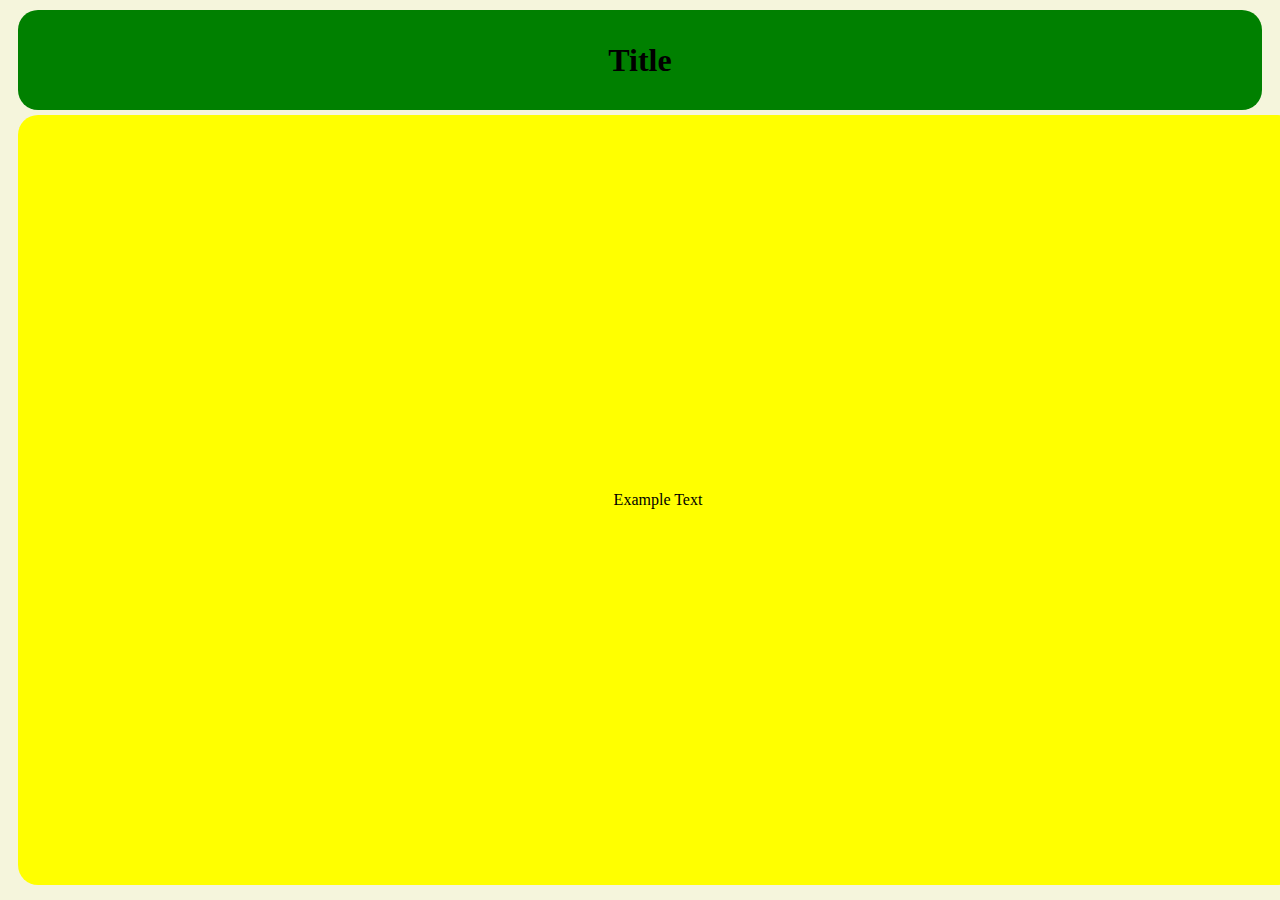
==== index.html @ 1eb3fa2d "Base" ====
<!DOCTYPE html>
<html lang="en">

<head>
    <meta charset="UTF-8">
    <meta name="viewport" content="width=device-width, initial-scale=1.0">
    <title>Document</title>
    <link rel="stylesheet" href="styles.css">
</head>

<body>
    <navbar>
        <div id="navbar">
        <h1>
            Title
        </h1>
        </div>
    </navbar>
    <div id="content">
        Example Text
    </div>
</body>
</html>
---- styles.css ----
body {
    background-color: beige;
}

#navbar {
    background-color: green;
    min-height: 100px;
    text-align: center;
    align-content: center;
    border-radius: 20px;
    margin: 10px 10px 5px 10px;
}

#content {
    margin: 5px 10px 10px 10px;
    width: 100vw;
    background-color: yellow;
    height: calc(100vh - 115px - 15px); /* Viewport - navbar height - all margins */
    border-radius: 20px;
    align-content: center;
    text-align: center;
}
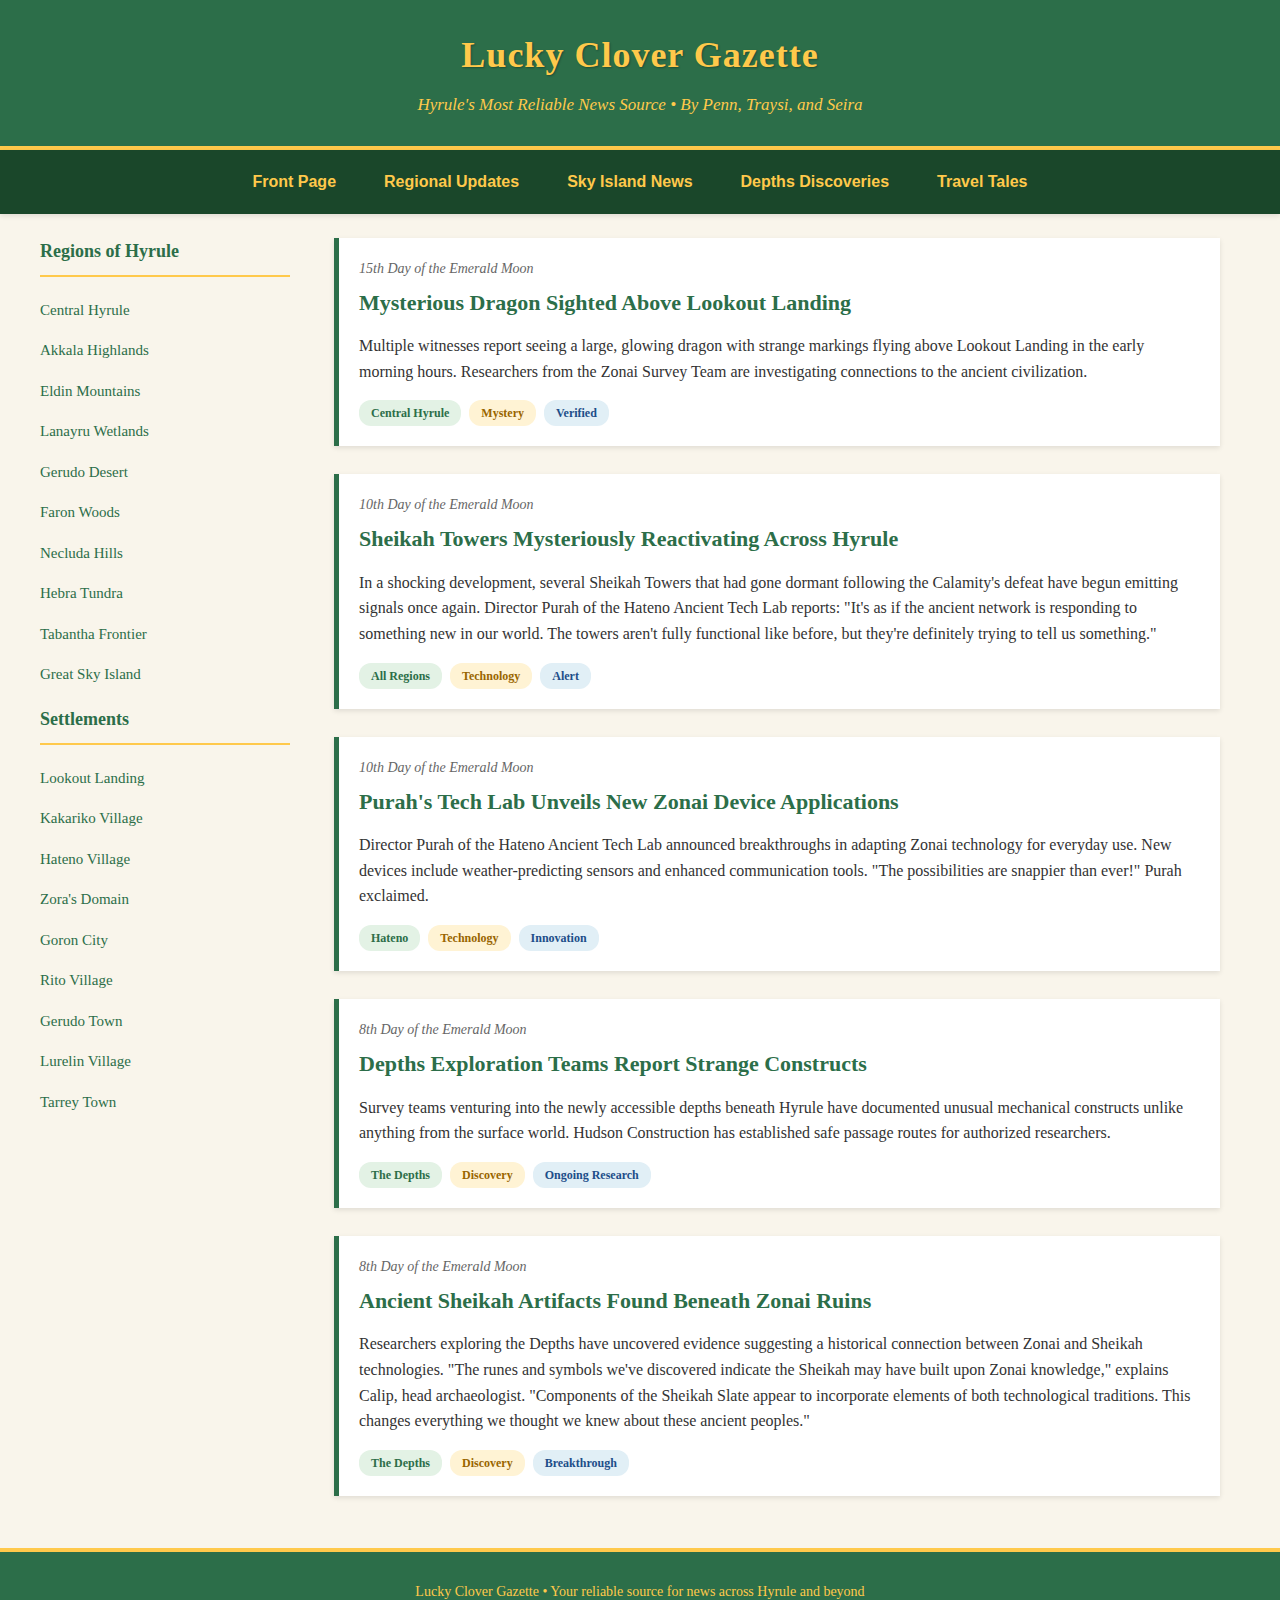
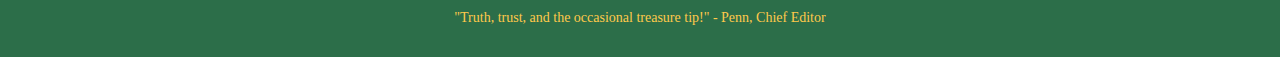
==== commit cd6894d7: "finally found a theme" ====
--- a/index.html
+++ b/index.html
@@ -1,23 +1,121 @@
 <!DOCTYPE html>
 <html lang="en">
-
 <head>
     <meta charset="UTF-8">
     <meta name="viewport" content="width=device-width, initial-scale=1.0">
-    <title>Document</title>
+    <title>Lucky Clover Gazette - Hyrule's Finest News</title>
     <link rel="stylesheet" href="styles.css">
 </head>
-
 <body>
-    <navbar>
-        <div id="navbar">
-        <h1>
-            Title
-        </h1>
-        </div>
-    </navbar>
-    <div id="content">
-        Example Text
+    <header>
+        <h1>Lucky Clover Gazette</h1>
+        <p>Hyrule's Most Reliable News Source • By Penn, Traysi, and Seira</p>
+    </header>
+    
+    <nav>
+        <ul>
+            <li><a href="#">Front Page</a></li>
+            <li><a href="#">Regional Updates</a></li>
+            <li><a href="#">Sky Island News</a></li>
+            <li><a href="#">Depths Discoveries</a></li>
+            <li><a href="#">Travel Tales</a></li>
+        </ul>
+    </nav>
+    
+    <div class="container">
+        <aside class="sidebar">
+            <h3>Regions of Hyrule</h3>
+            <ul>
+                <li><a href="#">Central Hyrule</a></li>
+                <li><a href="#">Akkala Highlands</a></li>
+                <li><a href="#">Eldin Mountains</a></li>
+                <li><a href="#">Lanayru Wetlands</a></li>
+                <li><a href="#">Gerudo Desert</a></li>
+                <li><a href="#">Faron Woods</a></li>
+                <li><a href="#">Necluda Hills</a></li>
+                <li><a href="#">Hebra Tundra</a></li>
+                <li><a href="#">Tabantha Frontier</a></li>
+                <li><a href="#">Great Sky Island</a></li>
+            </ul>
+            
+            <h3>Settlements</h3>
+            <ul>
+                <li><a href="#">Lookout Landing</a></li>
+                <li><a href="#">Kakariko Village</a></li>
+                <li><a href="#">Hateno Village</a></li>
+                <li><a href="#">Zora's Domain</a></li>
+                <li><a href="#">Goron City</a></li>
+                <li><a href="#">Rito Village</a></li>
+                <li><a href="#">Gerudo Town</a></li>
+                <li><a href="#">Lurelin Village</a></li>
+                <li><a href="#">Tarrey Town</a></li>
+            </ul>
+        </aside>
+        
+        <main class="main-content">
+            <article class="news-item">
+                <div class="news-date">15th Day of the Emerald Moon</div>
+                <h2 class="news-title">Mysterious Dragon Sighted Above Lookout Landing</h2>
+                <p class="news-description">Multiple witnesses report seeing a large, glowing dragon with strange markings flying above Lookout Landing in the early morning hours. Researchers from the Zonai Survey Team are investigating connections to the ancient civilization.</p>
+                <div class="news-tags">
+                    <span class="location">Central Hyrule</span>
+                    <span class="type">Mystery</span>
+                    <span class="severity">Verified</span>
+                </div>
+            </article>
+            
+            <article class="news-item">
+                <div class="news-date">10th Day of the Emerald Moon</div>
+                <h2 class="news-title">Sheikah Towers Mysteriously Reactivating Across Hyrule</h2>
+                <p class="news-description">In a shocking development, several Sheikah Towers that had gone dormant following the Calamity's defeat have begun emitting signals once again. Director Purah of the Hateno Ancient Tech Lab reports: "It's as if the ancient network is responding to something new in our world. The towers aren't fully functional like before, but they're definitely trying to tell us something."</p>
+                <div class="news-tags">
+                    <span class="location">All Regions</span>
+                    <span class="type">Technology</span>
+                    <span class="severity">Alert</span>
+                </div>
+            </article>
+            
+            <article class="news-item">
+                <div class="news-date">10th Day of the Emerald Moon</div>
+                <h2 class="news-title">Purah's Tech Lab Unveils New Zonai Device Applications</h2>
+                <p class="news-description">Director Purah of the Hateno Ancient Tech Lab announced breakthroughs in adapting Zonai technology for everyday use. New devices include weather-predicting sensors and enhanced communication tools. "The possibilities are snappier than ever!" Purah exclaimed.</p>
+                <div class="news-tags">
+                    <span class="location">Hateno</span>
+                    <span class="type">Technology</span>
+                    <span class="severity">Innovation</span>
+                </div>
+            </article>
+            
+            <article class="news-item">
+                <div class="news-date">8th Day of the Emerald Moon</div>
+                <h2 class="news-title">Depths Exploration Teams Report Strange Constructs</h2>
+                <p class="news-description">Survey teams venturing into the newly accessible depths beneath Hyrule have documented unusual mechanical constructs unlike anything from the surface world. Hudson Construction has established safe passage routes for authorized researchers.</p>
+                <div class="news-tags">
+                    <span class="location">The Depths</span>
+                    <span class="type">Discovery</span>
+                    <span class="severity">Ongoing Research</span>
+                </div>
+            </article>
+            
+            <article class="news-item">
+                <div class="news-date">8th Day of the Emerald Moon</div>
+                <h2 class="news-title">Ancient Sheikah Artifacts Found Beneath Zonai Ruins</h2>
+                <p class="news-description">Researchers exploring the Depths have uncovered evidence suggesting a historical connection between Zonai and Sheikah technologies. "The runes and symbols we've discovered indicate the Sheikah may have built upon Zonai knowledge," explains Calip, head archaeologist. "Components of the Sheikah Slate appear to incorporate elements of both technological traditions. This changes everything we thought we knew about these ancient peoples."</p>
+                <div class="news-tags">
+                    <span class="location">The Depths</span>
+                    <span class="type">Discovery</span>
+                    <span class="severity">Breakthrough</span>
+                </div>
+            </article>
+            
+                </div>
+            </article>
+        </main>
     </div>
+    
+    <footer>
+        <p>Lucky Clover Gazette • Your reliable source for news across Hyrule and beyond</p>
+        <p>"Truth, trust, and the occasional treasure tip!" - Penn, Chief Editor</p>
+    </footer>
 </body>
 </html>--- a/styles.css
+++ b/styles.css
@@ -1,22 +1,220 @@
+/* Base Styles */
 body {
-    background-color: beige;
-}
-
-#navbar {
-    background-color: green;
-    min-height: 100px;
+    font-family: 'Palatino Linotype', 'Book Antiqua', Palatino, serif;
+    margin: 0;
+    padding: 0;
+    line-height: 1.5;
+    background-color: #f9f5eb;
+    color: #333;
+    font-size: 16px;
+}
+
+/* Header */
+header {
+    padding: 28px 20px;
     text-align: center;
-    align-content: center;
-    border-radius: 20px;
-    margin: 10px 10px 5px 10px;
-}
-
-#content {
-    margin: 5px 10px 10px 10px;
-    width: 100vw;
-    background-color: yellow;
-    height: calc(100vh - 115px - 15px); /* Viewport - navbar height - all margins */
-    border-radius: 20px;
-    align-content: center;
+    background: #2c6e49;
+    color: #ffc94b;
+    border-bottom: 4px solid #ffc94b;
+    box-shadow: 0 3px 10px rgba(0,0,0,0.2);
+}
+
+header h1 {
+    font-family: 'Times New Roman', Times, serif;
+    margin: 0;
+    font-size: 36px;
+    font-weight: bold;
+    letter-spacing: 1px;
+    text-shadow: 1px 1px 2px rgba(0,0,0,0.3);
+}
+
+header p {
+    font-style: italic;
+    margin: 10px 0 0;
+    font-size: 17px;
+}
+
+/* Navigation */
+nav {
+    padding: 8px 0;
+    background: #1a472a;
+    box-shadow: 0 2px 5px rgba(0,0,0,0.1);
+}
+
+nav ul {
+    display: flex;
+    overflow-x: auto;
+    scrollbar-width: none;
+    list-style: none;
+    padding: 8px 16px;
+    margin: 0;
+    gap: 16px;
+}
+
+nav ul::-webkit-scrollbar {
+    display: none;
+}
+
+nav li {
+    flex: 0 0 auto;
+    white-space: nowrap;
+}
+
+nav a {
+    font-family: 'Trebuchet MS', 'Lucida Sans Unicode', sans-serif;
+    color: #ffc94b;
+    text-decoration: none;
+    padding: 6px 14px;
+    font-size: 15px;
+    font-weight: 600;
+    border-radius: 3px;
+    transition: background-color 0.2s;
+}
+
+nav a:hover {
+    background-color: rgba(255, 201, 75, 0.2);
+}
+
+/* Mobile Layout - Sidebar Hidden */
+.sidebar {
+    display: none; /* Hide sidebar completely on mobile */
+}
+
+.main-content {
+    padding: 16px;
+}
+
+/* News Items */
+.news-item {
+    margin-bottom: 28px;
+    padding: 20px;
+    background: white;
+    border-left: 5px solid #2c6e49;
+    box-shadow: 0 2px 5px rgba(0,0,0,0.1);
+}
+
+.news-date {
+    font-style: italic;
+    color: #666;
+    font-size: 14px;
+    margin-bottom: 5px;
+}
+
+.news-title {
+    font-family: 'Georgia', serif;
+    color: #2c6e49;
+    margin: 10px 0;
+    font-size: 22px;
+    font-weight: bold;
+    line-height: 1.3;
+}
+
+.news-description {
+    margin-bottom: 15px;
+    font-size: 16px;
+    line-height: 1.6;
+}
+
+.news-tags {
+    display: flex;
+    flex-wrap: wrap;
+    gap: 8px;
+    margin-top: 16px;
+}
+
+.news-tags span {
+    padding: 4px 12px;
+    font-size: 12px;
+    border-radius: 12px;
+    font-weight: 600;
+}
+
+.location { background: #e3f2e5; color: #2c6e49; }
+.type { background: #fff3d4; color: #996500; }
+.severity { background: #e1eff6; color: #1d4e89; }
+
+/* Footer */
+footer {
     text-align: center;
+    padding: 24px 16px;
+    background: #2c6e49;
+    color: #ffc94b;
+    border-top: 4px solid #ffc94b;
+    font-size: 14px;
+}
+
+footer p {
+    margin: 5px 0;
+}
+
+/* Desktop View - Sidebar Visible */
+@media (min-width: 768px) {
+    .container {
+        display: flex;
+        max-width: 1200px;
+        margin: 0 auto;
+        padding: 24px;
+    }
+
+    .sidebar {
+        display: block; /* Show sidebar on desktop */
+        width: 250px;
+        padding-right: 24px;
+    }
+
+    .sidebar h3 {
+        font-family: 'Georgia', serif;
+        color: #2c6e49;
+        border-bottom: 2px solid #ffc94b;
+        padding-bottom: 10px;
+        font-size: 18px;
+        margin-top: 0;
+        font-weight: bold;
+    }
+
+    .sidebar ul {
+        list-style: none;
+        padding: 0;
+    }
+
+    .sidebar li {
+        margin-bottom: 10px;
+    }
+
+    .sidebar a {
+        color: #2c6e49;
+        text-decoration: none;
+        display: block;
+        padding: 4px 0;
+        font-size: 15px;
+        transition: transform 0.1s;
+    }
+
+    .sidebar a:hover {
+        transform: translateX(3px);
+        color: #1a472a;
+    }
+
+    .main-content {
+        flex: 1;
+        padding: 0 20px;
+    }
+
+    nav ul {
+        flex-wrap: wrap;
+        justify-content: center;
+        overflow-x: visible;
+        padding: 12px 0;
+    }
+
+    nav a {
+        font-size: 16px;
+        padding: 6px 16px;
+    }
+    
+    .news-item:hover {
+        box-shadow: 0 4px 8px rgba(0,0,0,0.15);
+        transform: translateY(-2px);
+        transition: all 0.2s ease;
+    }
 }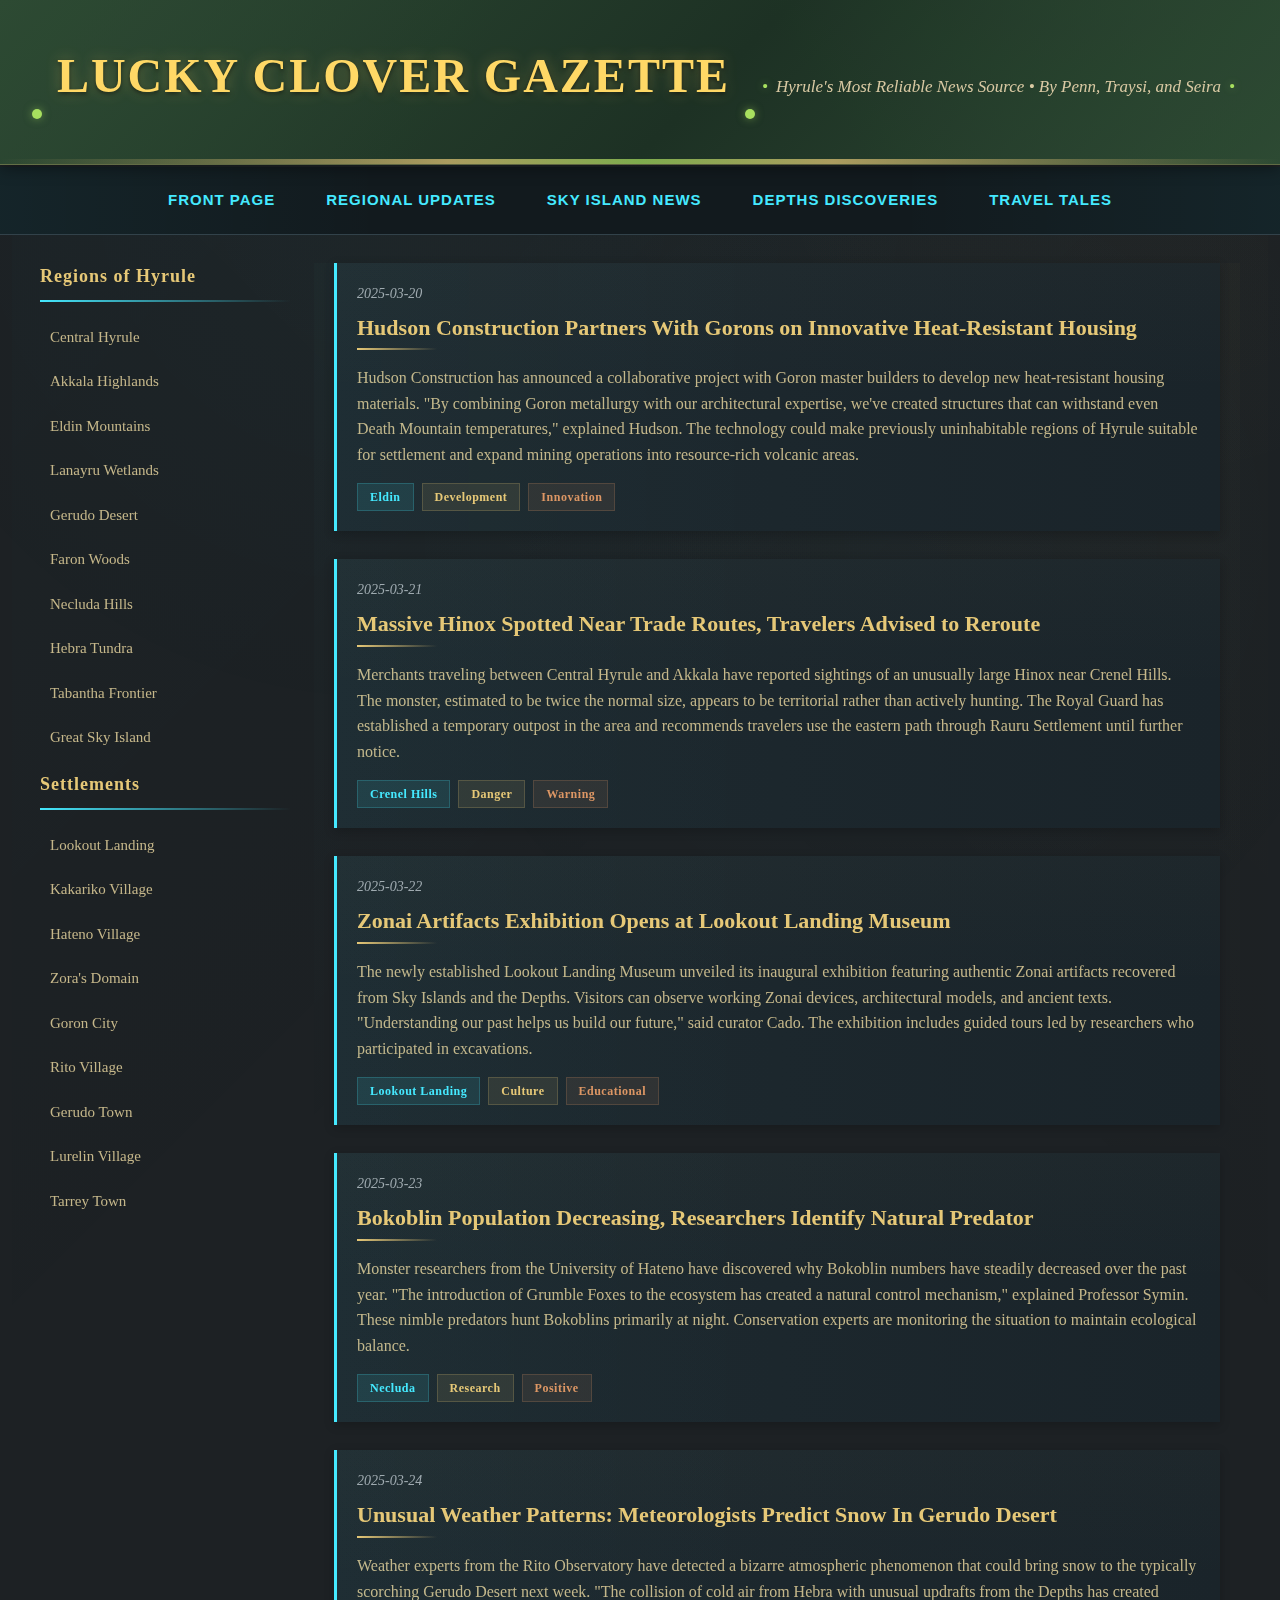
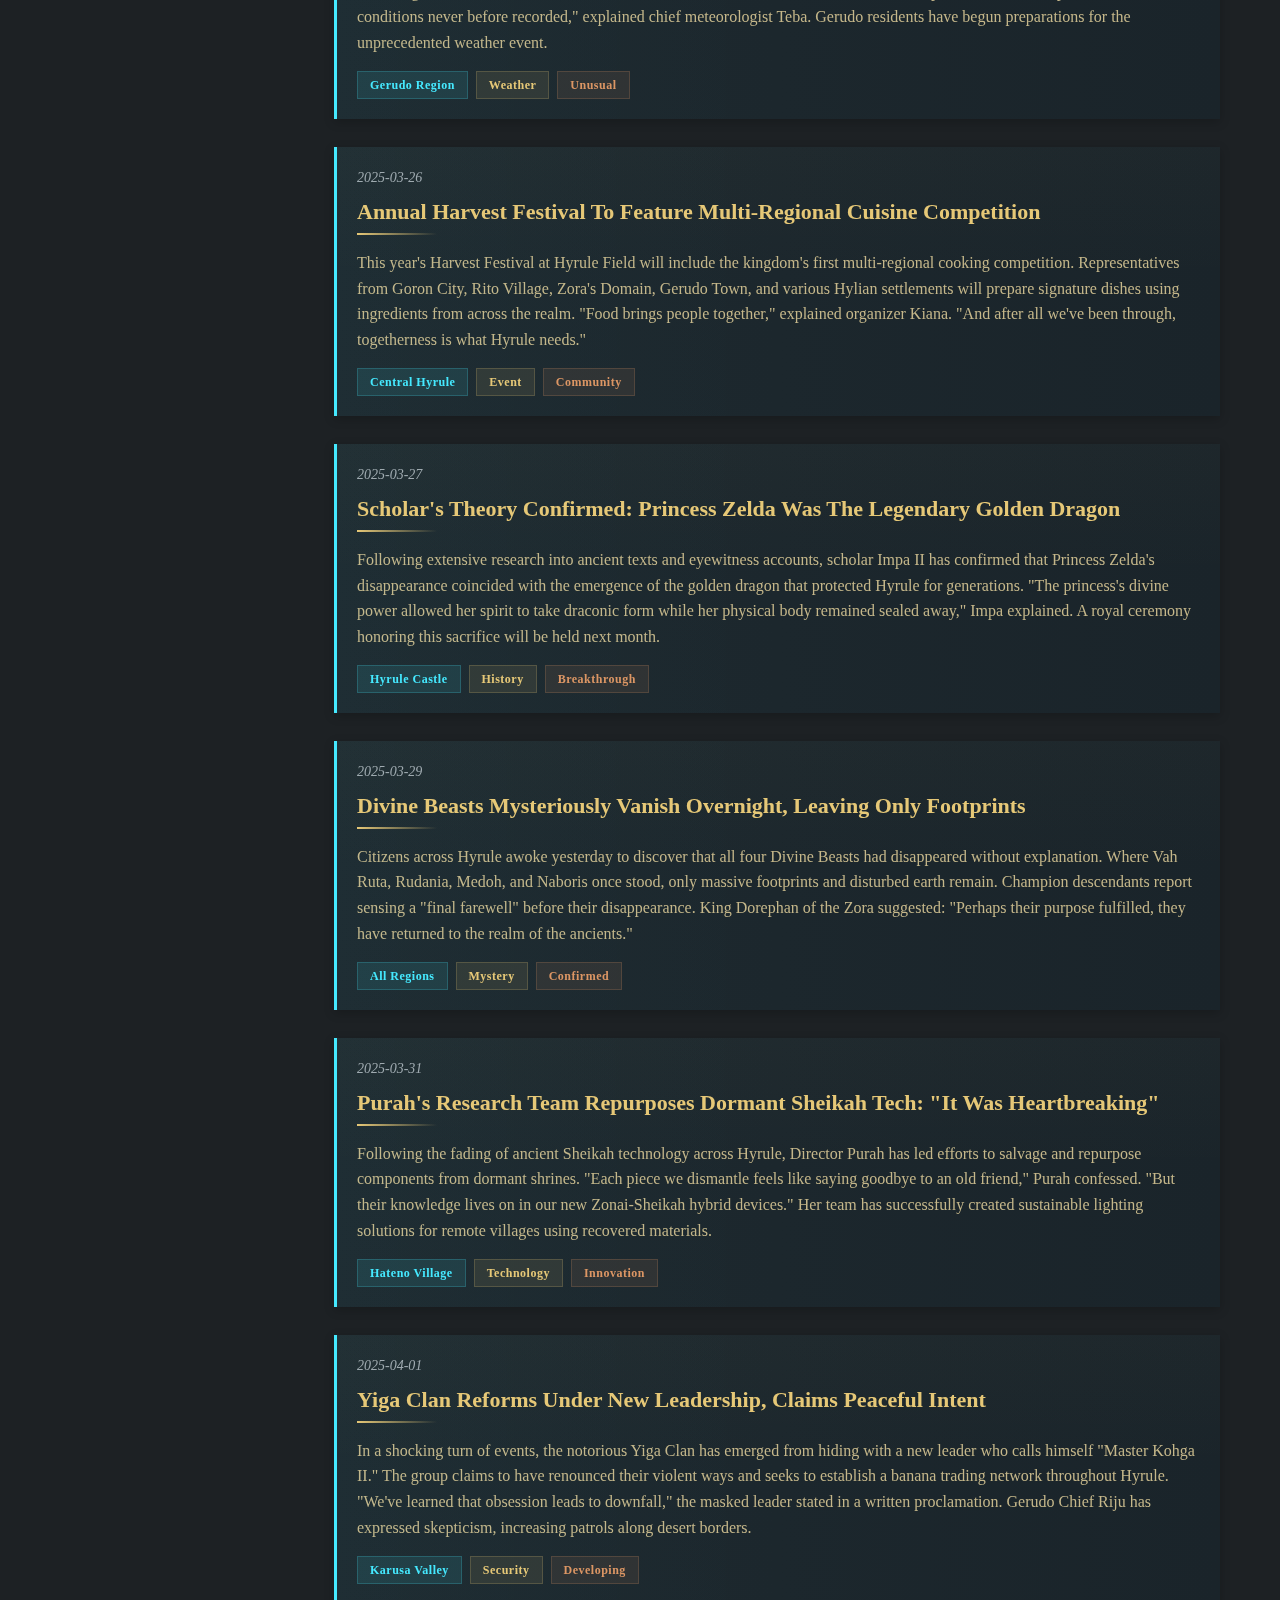
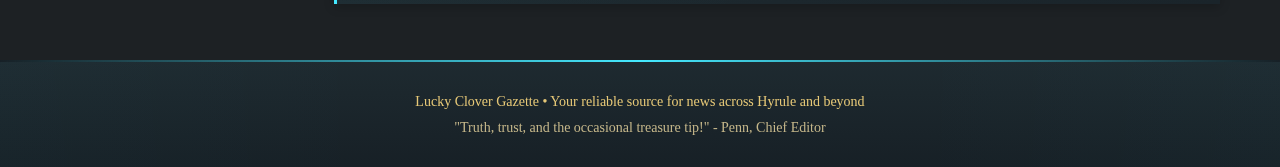
==== commit eb8e159e: "parsed data to a json, javascript to fetch data from it." ====
--- a/index.html
+++ b/index.html
@@ -53,63 +53,7 @@
         </aside>
         
         <main class="main-content">
-            <article class="news-item">
-                <div class="news-date">15th Day of the Emerald Moon</div>
-                <h2 class="news-title">Mysterious Dragon Sighted Above Lookout Landing</h2>
-                <p class="news-description">Multiple witnesses report seeing a large, glowing dragon with strange markings flying above Lookout Landing in the early morning hours. Researchers from the Zonai Survey Team are investigating connections to the ancient civilization.</p>
-                <div class="news-tags">
-                    <span class="location">Central Hyrule</span>
-                    <span class="type">Mystery</span>
-                    <span class="severity">Verified</span>
-                </div>
-            </article>
             
-            <article class="news-item">
-                <div class="news-date">10th Day of the Emerald Moon</div>
-                <h2 class="news-title">Sheikah Towers Mysteriously Reactivating Across Hyrule</h2>
-                <p class="news-description">In a shocking development, several Sheikah Towers that had gone dormant following the Calamity's defeat have begun emitting signals once again. Director Purah of the Hateno Ancient Tech Lab reports: "It's as if the ancient network is responding to something new in our world. The towers aren't fully functional like before, but they're definitely trying to tell us something."</p>
-                <div class="news-tags">
-                    <span class="location">All Regions</span>
-                    <span class="type">Technology</span>
-                    <span class="severity">Alert</span>
-                </div>
-            </article>
-            
-            <article class="news-item">
-                <div class="news-date">10th Day of the Emerald Moon</div>
-                <h2 class="news-title">Purah's Tech Lab Unveils New Zonai Device Applications</h2>
-                <p class="news-description">Director Purah of the Hateno Ancient Tech Lab announced breakthroughs in adapting Zonai technology for everyday use. New devices include weather-predicting sensors and enhanced communication tools. "The possibilities are snappier than ever!" Purah exclaimed.</p>
-                <div class="news-tags">
-                    <span class="location">Hateno</span>
-                    <span class="type">Technology</span>
-                    <span class="severity">Innovation</span>
-                </div>
-            </article>
-            
-            <article class="news-item">
-                <div class="news-date">8th Day of the Emerald Moon</div>
-                <h2 class="news-title">Depths Exploration Teams Report Strange Constructs</h2>
-                <p class="news-description">Survey teams venturing into the newly accessible depths beneath Hyrule have documented unusual mechanical constructs unlike anything from the surface world. Hudson Construction has established safe passage routes for authorized researchers.</p>
-                <div class="news-tags">
-                    <span class="location">The Depths</span>
-                    <span class="type">Discovery</span>
-                    <span class="severity">Ongoing Research</span>
-                </div>
-            </article>
-            
-            <article class="news-item">
-                <div class="news-date">8th Day of the Emerald Moon</div>
-                <h2 class="news-title">Ancient Sheikah Artifacts Found Beneath Zonai Ruins</h2>
-                <p class="news-description">Researchers exploring the Depths have uncovered evidence suggesting a historical connection between Zonai and Sheikah technologies. "The runes and symbols we've discovered indicate the Sheikah may have built upon Zonai knowledge," explains Calip, head archaeologist. "Components of the Sheikah Slate appear to incorporate elements of both technological traditions. This changes everything we thought we knew about these ancient peoples."</p>
-                <div class="news-tags">
-                    <span class="location">The Depths</span>
-                    <span class="type">Discovery</span>
-                    <span class="severity">Breakthrough</span>
-                </div>
-            </article>
-            
-                </div>
-            </article>
         </main>
     </div>
     
@@ -117,5 +61,8 @@
         <p>Lucky Clover Gazette • Your reliable source for news across Hyrule and beyond</p>
         <p>"Truth, trust, and the occasional treasure tip!" - Penn, Chief Editor</p>
     </footer>
+    <script src="script.js" defer>
+
+    </script>
 </body>
 </html>--- a/styles.css
+++ b/styles.css
@@ -1,118 +1,298 @@
+/* Lucky Clover Gazette - BOTW/TOTK Theme */
+
 /* Base Styles */
 body {
     font-family: 'Palatino Linotype', 'Book Antiqua', Palatino, serif;
     margin: 0;
     padding: 0;
     line-height: 1.5;
-    background-color: #f9f5eb;
-    color: #333;
+    background-color: #1d2124;
+    color: #e8d8b7;
     font-size: 16px;
-}
-
-/* Header */
+    position: relative;
+}
+
+body::before {
+    content: "";
+    position: fixed;
+    top: 0;
+    left: 0;
+    width: 100%;
+    height: 100%;
+    background: 
+        radial-gradient(circle at 30% 20%, rgba(69, 233, 255, 0.02) 0%, transparent 50%),
+        radial-gradient(circle at 70% 60%, rgba(69, 233, 255, 0.02) 0%, transparent 50%),
+        radial-gradient(circle at 90% 10%, rgba(230, 200, 119, 0.02) 0%, transparent 30%);
+    pointer-events: none;
+}
+
+/* Header - Natural Hyrule Style with Ancient Accents */
 header {
-    padding: 28px 20px;
+    padding: 32px 20px;
     text-align: center;
-    background: #2c6e49;
-    color: #ffc94b;
-    border-bottom: 4px solid #ffc94b;
-    box-shadow: 0 3px 10px rgba(0,0,0,0.2);
+    background: linear-gradient(to bottom, #2d4a33, #1d3124);
+    color: #e8d3a9;
+    position: relative;
+    overflow: hidden;
+    box-shadow: 0 3px 15px rgba(0, 0, 0, 0.4);
+    z-index: 10;
+    border-bottom: 1px solid rgba(230, 200, 119, 0.3);
+    margin-bottom: 2px;
+}
+
+header::before {
+    content: "";
+    position: absolute;
+    top: 0;
+    left: 0;
+    right: 0;
+    bottom: 0;
+    background: 
+        linear-gradient(120deg, rgba(45, 74, 51, 0.8) 0%, transparent 40%),
+        linear-gradient(240deg, rgba(45, 74, 51, 0.8) 0%, transparent 40%);
+    opacity: 0.6;
+    z-index: -1;
+}
+
+header::after {
+    content: "";
+    position: absolute;
+    bottom: 0;
+    left: 0;
+    width: 100%;
+    height: 4px;
+    background: linear-gradient(90deg, 
+        transparent 0%, 
+        #e6c877 35%, 
+        #a8e05f 50%, 
+        #e6c877 65%, 
+        transparent 100%);
+    opacity: 0.7;
 }
 
 header h1 {
     font-family: 'Times New Roman', Times, serif;
     margin: 0;
-    font-size: 36px;
+    font-size: 42px;
     font-weight: bold;
-    letter-spacing: 1px;
-    text-shadow: 1px 1px 2px rgba(0,0,0,0.3);
+    letter-spacing: 2px;
+    text-transform: uppercase;
+    color: #ffd866;
+    text-shadow: 
+        0 2px 4px rgba(0, 0, 0, 0.5),
+        0 0 15px rgba(255, 216, 102, 0.3);
+    position: relative;
+    display: inline-block;
+    padding: 0 20px 12px;
+}
+
+/* Shamrock/Clover decoration */
+header h1::before, header h1::after {
+    content: "";
+    position: absolute;
+    width: 10px;
+    height: 10px;
+    border-radius: 50%;
+    background: #a8e05f;
+    box-shadow: 0 0 8px rgba(168, 224, 95, 0.5);
+    bottom: 5px;
+}
+
+header h1::before {
+    left: -5px;
+}
+
+header h1::after {
+    right: -5px;
 }
 
 header p {
     font-style: italic;
-    margin: 10px 0 0;
+    margin: 16px 0 0;
     font-size: 17px;
-}
-
-/* Navigation */
+    position: relative;
+    color: #d9c9a3;
+    max-width: 600px;
+    display: inline-block;
+}
+
+header p::before, header p::after {
+    content: "•";
+    color: #a8e05f;
+    display: inline-block;
+    margin: 0 8px;
+    text-shadow: 0 0 8px rgba(168, 224, 95, 0.4);
+}
+
+@media (min-width: 768px) {
+    header {
+        padding: 40px 20px 35px;
+        background: linear-gradient(135deg, #2d4a33 0%, #1d3124 55%, #2d4a33 100%);
+    }
+    
+    header h1 {
+        font-size: 48px;
+        margin-bottom: 5px;
+    }
+    
+    header::after {
+        height: 5px;
+    }
+}
+
+/* Navigation - Style Like Sheikah Slate Tabs */
 nav {
-    padding: 8px 0;
-    background: #1a472a;
-    box-shadow: 0 2px 5px rgba(0,0,0,0.1);
+    padding: 0;
+    background: #121a1e;
+    position: relative;
+    border-bottom: 1px solid #32424a;
+}
+
+nav::before {
+    content: "";
+    position: absolute;
+    top: 0;
+    left: 0;
+    width: 100%;
+    height: 100%;
+    background: linear-gradient(to right, rgba(69, 233, 255, 0.05), transparent 30%, transparent 70%, rgba(69, 233, 255, 0.05));
+    pointer-events: none;
 }
 
 nav ul {
     display: flex;
-    overflow-x: auto;
-    scrollbar-width: none;
+    flex-wrap: wrap;
+    justify-content: center;
     list-style: none;
-    padding: 8px 16px;
+    padding: 5px 10px;
     margin: 0;
-    gap: 16px;
-}
-
-nav ul::-webkit-scrollbar {
-    display: none;
+    gap: 3px;
+    position: relative;
 }
 
 nav li {
-    flex: 0 0 auto;
-    white-space: nowrap;
+    display: inline-block;
+    margin: 2px;
 }
 
 nav a {
     font-family: 'Trebuchet MS', 'Lucida Sans Unicode', sans-serif;
-    color: #ffc94b;
+    color: #45e9ff;
     text-decoration: none;
-    padding: 6px 14px;
-    font-size: 15px;
+    padding: 8px 12px;
+    font-size: 13px;
     font-weight: 600;
-    border-radius: 3px;
-    transition: background-color 0.2s;
+    letter-spacing: 1px;
+    position: relative;
+    display: block;
+    text-transform: uppercase;
+    transition: color 0.3s, background-color 0.3s;
+    border-radius: 2px;
+}
+
+nav a::after {
+    content: "";
+    position: absolute;
+    bottom: 0;
+    left: 0;
+    width: 100%;
+    height: 2px;
+    background-color: #45e9ff;
+    transform: scaleX(0);
+    transition: transform 0.3s;
 }
 
 nav a:hover {
-    background-color: rgba(255, 201, 75, 0.2);
+    color: #65eeff;
+    text-shadow: 0 0 8px rgba(69, 233, 255, 0.3);
+    background-color: rgba(69, 233, 255, 0.05);
+}
+
+nav a:hover::after {
+    transform: scaleX(0.7);
 }
 
 /* Mobile Layout - Sidebar Hidden */
 .sidebar {
-    display: none; /* Hide sidebar completely on mobile */
+    display: none;
 }
 
 .main-content {
-    padding: 16px;
-}
-
-/* News Items */
+    padding: 20px 16px;
+    position: relative;
+}
+
+.main-content::before {
+    content: "";
+    position: absolute;
+    top: 0;
+    left: 0;
+    width: 100%;
+    height: 100%;
+    background: 
+        linear-gradient(135deg, rgba(69, 233, 255, 0.015) 0%, transparent 25%),
+        linear-gradient(225deg, rgba(230, 200, 119, 0.015) 0%, transparent 25%);
+    pointer-events: none;
+}
+
+/* News Items - Stylized Like Quest Entries */
 .news-item {
     margin-bottom: 28px;
     padding: 20px;
-    background: white;
-    border-left: 5px solid #2c6e49;
-    box-shadow: 0 2px 5px rgba(0,0,0,0.1);
+    background: linear-gradient(to right, #1e2a30, #1a242a);
+    border-left: 3px solid #45e9ff;
+    box-shadow: 0 3px 10px rgba(0, 0, 0, 0.2);
+    position: relative;
+    transition: all 0.3s;
+}
+
+.news-item::before {
+    content: "";
+    position: absolute;
+    top: 0;
+    left: 0;
+    width: 100%;
+    height: 100%;
+    background: 
+        linear-gradient(to right, rgba(69, 233, 255, 0.02) 0%, transparent 50%),
+        linear-gradient(to bottom, rgba(230, 200, 119, 0.02) 0%, transparent 50%);
+    pointer-events: none;
 }
 
 .news-date {
     font-style: italic;
-    color: #666;
+    color: #a0a9b0;
     font-size: 14px;
     margin-bottom: 5px;
+    font-family: 'Georgia', serif;
 }
 
 .news-title {
     font-family: 'Georgia', serif;
-    color: #2c6e49;
+    color: #e6c877;
     margin: 10px 0;
     font-size: 22px;
     font-weight: bold;
     line-height: 1.3;
+    position: relative;
+    padding-bottom: 8px;
+}
+
+.news-title::after {
+    content: "";
+    position: absolute;
+    bottom: 0;
+    left: 0;
+    width: 80px;
+    height: 2px;
+    background: linear-gradient(to right, #e6c877, transparent);
 }
 
 .news-description {
-    margin-bottom: 15px;
+    margin: 15px 0;
     font-size: 16px;
     line-height: 1.6;
+    color: #c5b78a;
 }
 
 .news-tags {
@@ -125,26 +305,62 @@
 .news-tags span {
     padding: 4px 12px;
     font-size: 12px;
-    border-radius: 12px;
     font-weight: 600;
-}
-
-.location { background: #e3f2e5; color: #2c6e49; }
-.type { background: #fff3d4; color: #996500; }
-.severity { background: #e1eff6; color: #1d4e89; }
-
-/* Footer */
+    position: relative;
+    overflow: hidden;
+    letter-spacing: 0.5px;
+}
+
+/* Tag styles inspired by BOTW status effects */
+.location { 
+    background: rgba(69, 233, 255, 0.1);
+    color: #45e9ff; 
+    border: 1px solid rgba(69, 233, 255, 0.2);
+}
+
+.type { 
+    background: rgba(230, 200, 119, 0.1);
+    color: #e6c877; 
+    border: 1px solid rgba(230, 200, 119, 0.2);
+}
+
+.severity { 
+    background: rgba(220, 150, 100, 0.1);
+    color: #dc9664; 
+    border: 1px solid rgba(220, 150, 100, 0.2);
+}
+
+/* Footer - Ancient Stone Style */
 footer {
     text-align: center;
     padding: 24px 16px;
-    background: #2c6e49;
-    color: #ffc94b;
-    border-top: 4px solid #ffc94b;
+    background: linear-gradient(to bottom, #1e2a30, #172026);
+    color: #c5b78a;
+    border-top: 2px solid transparent;
+    border-image: linear-gradient(90deg, transparent, #45e9ff, transparent);
+    border-image-slice: 1;
     font-size: 14px;
+    position: relative;
+}
+
+footer::before {
+    content: "";
+    position: absolute;
+    top: 0;
+    left: 0;
+    width: 100%;
+    height: 100%;
+    background: linear-gradient(to right, rgba(69, 233, 255, 0.02) 0%, transparent 30%, transparent 70%, rgba(69, 233, 255, 0.02) 100%);
+    pointer-events: none;
 }
 
 footer p {
     margin: 5px 0;
+    position: relative;
+}
+
+footer p:first-child {
+    color: #e6c877;
 }
 
 /* Desktop View - Sidebar Visible */
@@ -153,23 +369,41 @@
         display: flex;
         max-width: 1200px;
         margin: 0 auto;
-        padding: 24px;
+        padding: 28px;
+        position: relative;
+    }
+
+    .container::before {
+        content: "";
+        position: absolute;
+        top: 0;
+        left: 0;
+        width: 100%;
+        height: 100%;
+        background: 
+            linear-gradient(135deg, rgba(69, 233, 255, 0.01) 0%, transparent 30%),
+            linear-gradient(225deg, rgba(230, 200, 119, 0.01) 0%, transparent 30%);
+        pointer-events: none;
     }
 
     .sidebar {
-        display: block; /* Show sidebar on desktop */
+        display: block;
         width: 250px;
         padding-right: 24px;
+        position: relative;
     }
 
     .sidebar h3 {
         font-family: 'Georgia', serif;
-        color: #2c6e49;
-        border-bottom: 2px solid #ffc94b;
+        color: #e6c877;
+        border-bottom: 2px solid transparent;
+        border-image: linear-gradient(to right, #45e9ff, transparent);
+        border-image-slice: 1;
         padding-bottom: 10px;
         font-size: 18px;
         margin-top: 0;
         font-weight: bold;
+        letter-spacing: 1px;
     }
 
     .sidebar ul {
@@ -182,17 +416,21 @@
     }
 
     .sidebar a {
-        color: #2c6e49;
+        color: #c5b78a;
         text-decoration: none;
         display: block;
-        padding: 4px 0;
+        padding: 6px 8px;
         font-size: 15px;
-        transition: transform 0.1s;
+        transition: all 0.3s;
+        border-left: 2px solid transparent;
+        position: relative;
     }
 
     .sidebar a:hover {
-        transform: translateX(3px);
-        color: #1a472a;
+        color: #45e9ff;
+        border-left: 2px solid #45e9ff;
+        padding-left: 12px;
+        background: rgba(69, 233, 255, 0.05);
     }
 
     .main-content {
@@ -204,17 +442,23 @@
         flex-wrap: wrap;
         justify-content: center;
         overflow-x: visible;
-        padding: 12px 0;
+        padding: 8px 0;
     }
 
     nav a {
-        font-size: 16px;
-        padding: 6px 16px;
+        font-size: 15px;
+        padding: 12px 20px;
+        margin: 0 2px;
     }
     
     .news-item:hover {
-        box-shadow: 0 4px 8px rgba(0,0,0,0.15);
         transform: translateY(-2px);
-        transition: all 0.2s ease;
+        box-shadow: 0 6px 12px rgba(0, 0, 0, 0.3), 
+                    0 0 0 1px rgba(69, 233, 255, 0.1);
+        border-left: 3px solid #65eeff;
+    }
+    
+    .news-item:hover .news-title {
+        text-shadow: 0 0 8px rgba(230, 200, 119, 0.2);
     }
 }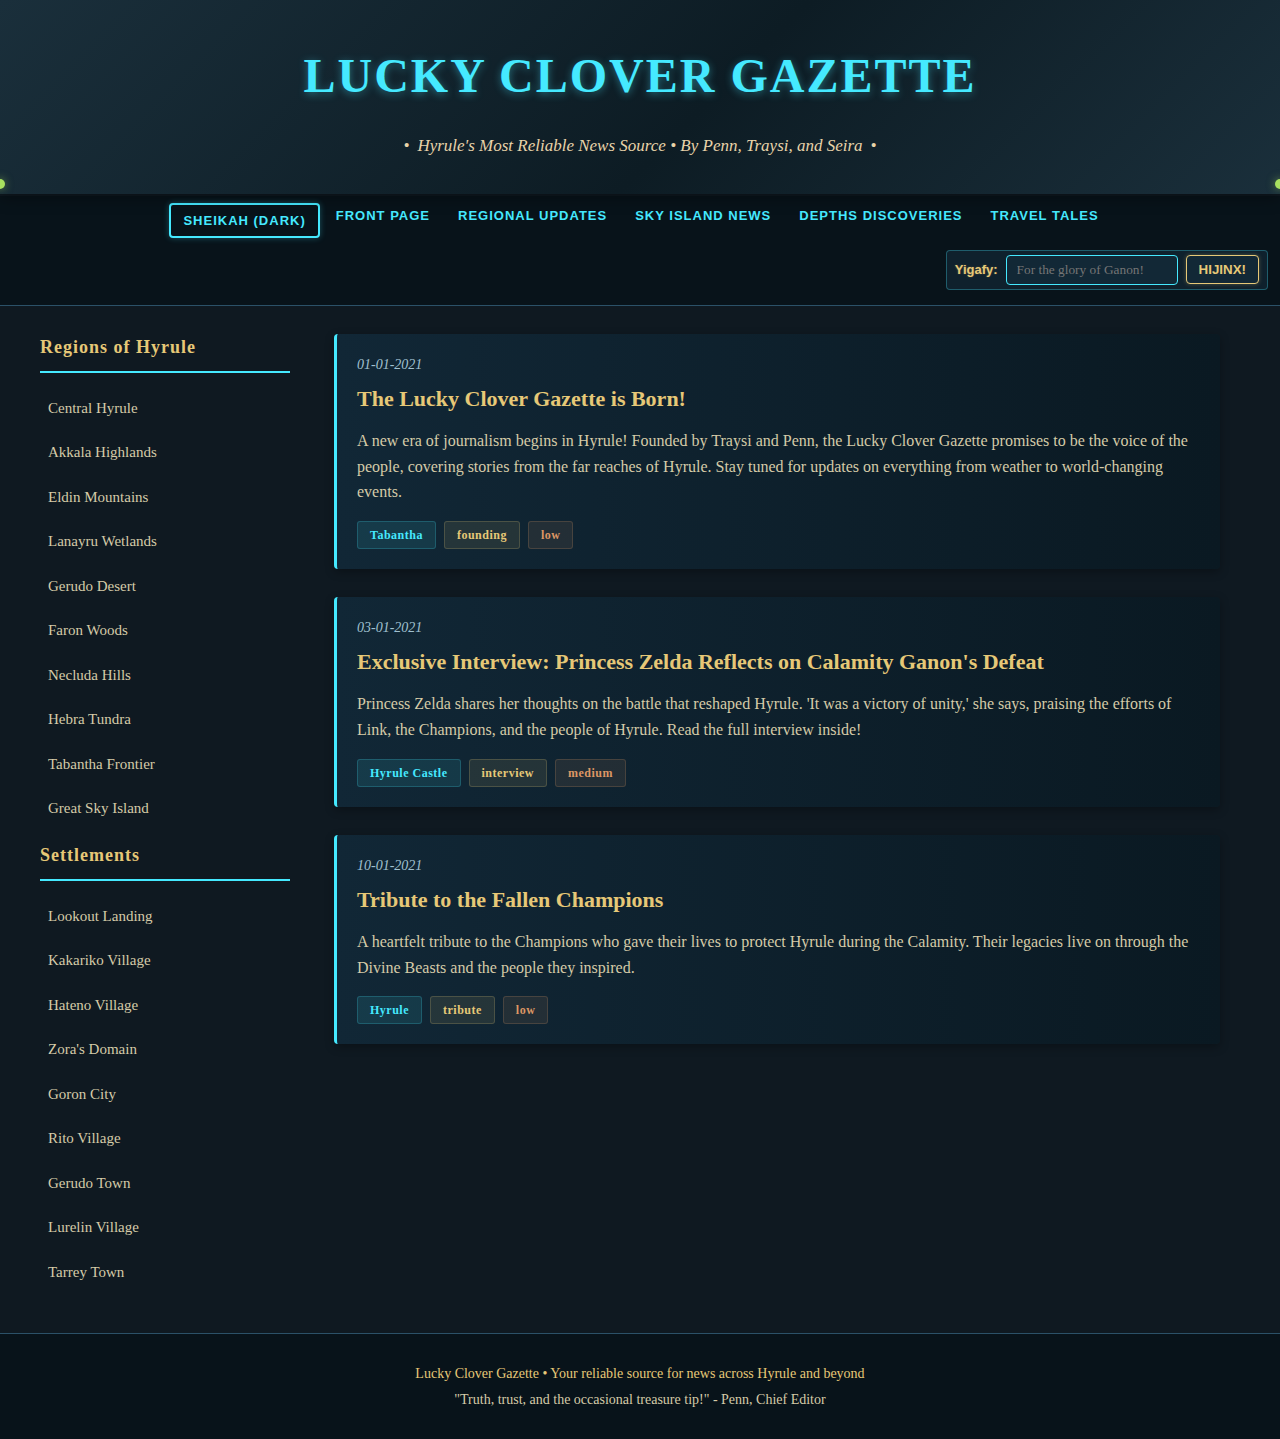
==== commit 5422e196: "multiple changes" ====
--- a/index.html
+++ b/index.html
@@ -1,27 +1,37 @@
 <!DOCTYPE html>
 <html lang="en">
+
 <head>
     <meta charset="UTF-8">
     <meta name="viewport" content="width=device-width, initial-scale=1.0">
     <title>Lucky Clover Gazette - Hyrule's Finest News</title>
     <link rel="stylesheet" href="styles.css">
 </head>
+
 <body>
     <header>
-        <h1>Lucky Clover Gazette</h1>
+        <h1 id="page-title">Lucky Clover Gazette</h1>
         <p>Hyrule's Most Reliable News Source • By Penn, Traysi, and Seira</p>
     </header>
-    
+
     <nav>
         <ul>
+            <li><button id="theme-toggle" class="theme-button">THEME</button></li>
             <li><a href="#">Front Page</a></li>
             <li><a href="#">Regional Updates</a></li>
             <li><a href="#">Sky Island News</a></li>
             <li><a href="#">Depths Discoveries</a></li>
             <li><a href="#">Travel Tales</a></li>
+            <li class="form-container">
+                <form id="changeName">
+                    <span class="form-label">Yigafy:</span>
+                    <input type="text" id="titleInput" placeholder="For the glory of Ganon!" required>
+                    <button type="submit" class="styled-button">Hijinx!</button>
+                </form>
+            </li>
         </ul>
     </nav>
-    
+
     <div class="container">
         <aside class="sidebar">
             <h3>Regions of Hyrule</h3>
@@ -37,7 +47,8 @@
                 <li><a href="#">Tabantha Frontier</a></li>
                 <li><a href="#">Great Sky Island</a></li>
             </ul>
-            
+
+
             <h3>Settlements</h3>
             <ul>
                 <li><a href="#">Lookout Landing</a></li>
@@ -51,12 +62,16 @@
                 <li><a href="#">Tarrey Town</a></li>
             </ul>
         </aside>
-        
+        <main class="travels">
+
+        </main>
         <main class="main-content">
-            
+            <main class="travels">
+
+            </main>
         </main>
     </div>
-    
+
     <footer>
         <p>Lucky Clover Gazette • Your reliable source for news across Hyrule and beyond</p>
         <p>"Truth, trust, and the occasional treasure tip!" - Penn, Chief Editor</p>
@@ -65,4 +80,5 @@
 
     </script>
 </body>
+
 </html>--- a/styles.css
+++ b/styles.css
@@ -6,68 +6,43 @@
     margin: 0;
     padding: 0;
     line-height: 1.5;
-    background-color: #1d2124;
-    color: #e8d8b7;
     font-size: 16px;
-    position: relative;
-}
-
-body::before {
-    content: "";
-    position: fixed;
-    top: 0;
-    left: 0;
-    width: 100%;
-    height: 100%;
-    background: 
-        radial-gradient(circle at 30% 20%, rgba(69, 233, 255, 0.02) 0%, transparent 50%),
-        radial-gradient(circle at 70% 60%, rgba(69, 233, 255, 0.02) 0%, transparent 50%),
-        radial-gradient(circle at 90% 10%, rgba(230, 200, 119, 0.02) 0%, transparent 30%);
-    pointer-events: none;
+    transition: background-color 0.3s, color 0.3s;
+}
+
+/* Dark Theme (Sheikah) */
+body.dark {
+    background-color: #0f1921;
+    color: #e8e0c5;
+}
+
+/* Light Theme (Zonai) */
+body.light {
+    background-color: #f0eadc;
+    color: #3a3426;
 }
 
 /* Header - Natural Hyrule Style with Ancient Accents */
 header {
     padding: 32px 20px;
     text-align: center;
-    background: linear-gradient(to bottom, #2d4a33, #1d3124);
-    color: #e8d3a9;
     position: relative;
     overflow: hidden;
     box-shadow: 0 3px 15px rgba(0, 0, 0, 0.4);
     z-index: 10;
-    border-bottom: 1px solid rgba(230, 200, 119, 0.3);
     margin-bottom: 2px;
 }
 
-header::before {
-    content: "";
-    position: absolute;
-    top: 0;
-    left: 0;
-    right: 0;
-    bottom: 0;
-    background: 
-        linear-gradient(120deg, rgba(45, 74, 51, 0.8) 0%, transparent 40%),
-        linear-gradient(240deg, rgba(45, 74, 51, 0.8) 0%, transparent 40%);
-    opacity: 0.6;
-    z-index: -1;
-}
-
-header::after {
-    content: "";
-    position: absolute;
-    bottom: 0;
-    left: 0;
-    width: 100%;
-    height: 4px;
-    background: linear-gradient(90deg, 
-        transparent 0%, 
-        #e6c877 35%, 
-        #a8e05f 50%, 
-        #e6c877 65%, 
-        transparent 100%);
-    opacity: 0.7;
+/* Header - Dark Theme */
+body.dark header {
+    background: linear-gradient(to bottom, #1a2f3b, #0d1c24);
+    color: #e8d3a9;
+}
+
+/* Header - Light Theme */
+body.light header {
+    background: linear-gradient(to bottom, #d4e8cc, #b8d0ab);
+    color: #3a3426;
 }
 
 header h1 {
@@ -77,13 +52,18 @@
     font-weight: bold;
     letter-spacing: 2px;
     text-transform: uppercase;
-    color: #ffd866;
-    text-shadow: 
-        0 2px 4px rgba(0, 0, 0, 0.5),
-        0 0 15px rgba(255, 216, 102, 0.3);
-    position: relative;
-    display: inline-block;
-    padding: 0 20px 12px;
+}
+
+/* Header Title - Dark Theme */
+body.dark header h1 {
+    color: #45e9ff;
+    text-shadow: 0 2px 8px rgba(69, 233, 255, 0.4);
+}
+
+/* Header Title - Light Theme */
+body.light header h1 {
+    color: #356c3a;
+    text-shadow: 0 2px 4px rgba(53, 108, 58, 0.3);
 }
 
 /* Shamrock/Clover decoration */
@@ -111,63 +91,60 @@
     margin: 16px 0 0;
     font-size: 17px;
     position: relative;
-    color: #d9c9a3;
     max-width: 600px;
     display: inline-block;
 }
 
 header p::before, header p::after {
     content: "•";
-    color: #a8e05f;
     display: inline-block;
     margin: 0 8px;
-    text-shadow: 0 0 8px rgba(168, 224, 95, 0.4);
 }
 
 @media (min-width: 768px) {
     header {
         padding: 40px 20px 35px;
-        background: linear-gradient(135deg, #2d4a33 0%, #1d3124 55%, #2d4a33 100%);
+    }
+    
+    body.dark header {
+        background: linear-gradient(135deg, #1a2f3b 0%, #0d1c24 55%, #1a2f3b 100%);
+    }
+    
+    body.light header {
+        background: linear-gradient(135deg, #d4e8cc 0%, #b8d0ab 55%, #d4e8cc 100%);
     }
     
     header h1 {
         font-size: 48px;
         margin-bottom: 5px;
     }
-    
-    header::after {
-        height: 5px;
-    }
 }
 
 /* Navigation - Style Like Sheikah Slate Tabs */
 nav {
     padding: 0;
-    background: #121a1e;
-    position: relative;
-    border-bottom: 1px solid #32424a;
-}
-
-nav::before {
-    content: "";
-    position: absolute;
-    top: 0;
-    left: 0;
-    width: 100%;
-    height: 100%;
-    background: linear-gradient(to right, rgba(69, 233, 255, 0.05), transparent 30%, transparent 70%, rgba(69, 233, 255, 0.05));
-    pointer-events: none;
+    position: relative;
+}
+
+/* Navigation - Dark Theme */
+body.dark nav {
+    background: #08131a;
+    border-bottom: 1px solid #2b5168;
+}
+
+/* Navigation - Light Theme */
+body.light nav {
+    background: #e0dbc5;
+    border-bottom: 1px solid #a6b89b;
 }
 
 nav ul {
+    list-style: none;
+    padding: 5px 10px;
+    margin: 0;
     display: flex;
     flex-wrap: wrap;
     justify-content: center;
-    list-style: none;
-    padding: 5px 10px;
-    margin: 0;
-    gap: 3px;
-    position: relative;
 }
 
 nav li {
@@ -176,40 +153,203 @@
 }
 
 nav a {
-    font-family: 'Trebuchet MS', 'Lucida Sans Unicode', sans-serif;
-    color: #45e9ff;
+    font-family: 'Trebuchet MS', sans-serif;
     text-decoration: none;
     padding: 8px 12px;
     font-size: 13px;
     font-weight: 600;
     letter-spacing: 1px;
-    position: relative;
-    display: block;
     text-transform: uppercase;
-    transition: color 0.3s, background-color 0.3s;
     border-radius: 2px;
-}
-
-nav a::after {
-    content: "";
-    position: absolute;
-    bottom: 0;
-    left: 0;
-    width: 100%;
-    height: 2px;
-    background-color: #45e9ff;
-    transform: scaleX(0);
-    transition: transform 0.3s;
-}
-
-nav a:hover {
-    color: #65eeff;
-    text-shadow: 0 0 8px rgba(69, 233, 255, 0.3);
-    background-color: rgba(69, 233, 255, 0.05);
-}
-
-nav a:hover::after {
-    transform: scaleX(0.7);
+    transition: all 0.3s ease;
+}
+
+/* Navigation Links - Dark Theme */
+body.dark nav a {
+    color: #45e9ff;
+}
+
+body.dark nav a:hover {
+    background: rgba(69, 233, 255, 0.1);
+    box-shadow: 0 0 10px rgba(69, 233, 255, 0.2);
+}
+
+/* Navigation Links - Light Theme */
+body.light nav a {
+    color: #236981;
+}
+
+body.light nav a:hover {
+    background: rgba(35, 105, 129, 0.1);
+    box-shadow: 0 0 10px rgba(35, 105, 129, 0.2);
+}
+
+/* Form Container */
+.form-container {
+    display: flex;
+    align-items: center;
+    padding: 8px 0;
+    margin-left: auto;
+}
+
+#changeName {
+    display: flex;
+    align-items: center;
+    gap: 8px;
+    padding: 4px 8px;
+    border-radius: 4px;
+    transition: all 0.3s ease;
+}
+
+/* Dark Theme (Sheikah) Form */
+body.dark #changeName {
+    background-color: rgba(18, 40, 54, 0.7);
+    border: 1px solid rgba(69, 233, 255, 0.3);
+}
+
+body.dark #changeName:hover {
+    background-color: rgba(18, 40, 54, 0.9);
+    border: 1px solid rgba(69, 233, 255, 0.5);
+}
+
+/* Light Theme (Zonai) Form */
+body.light #changeName {
+    background-color: rgba(220, 232, 205, 0.7);
+    border: 1px solid rgba(53, 108, 58, 0.3);
+}
+
+body.light #changeName:hover {
+    background-color: rgba(220, 232, 205, 0.9);
+    border: 1px solid rgba(53, 108, 58, 0.5);
+}
+
+.form-label {
+    font-family: 'Trebuchet MS', sans-serif;
+    font-size: 13px;
+    font-weight: 600;
+}
+
+/* Form Label - Dark Theme */
+body.dark .form-label {
+    color: #e6c877;
+    text-shadow: 0 0 2px rgba(230, 200, 119, 0.3);
+}
+
+/* Form Label - Light Theme */
+body.light .form-label {
+    color: #356c3a;
+}
+
+#titleInput {
+    padding: 6px 10px;
+    border-radius: 4px;
+    border: 1px solid;
+    font-family: inherit;
+    width: 150px;
+    transition: all 0.3s ease;
+}
+
+/* Input - Dark Theme (Sheikah) */
+body.dark #titleInput {
+    background-color: #122836;
+    color: #e8e0c5;
+    border-color: #45e9ff;
+}
+
+body.dark #titleInput:focus {
+    box-shadow: 0 0 8px rgba(69, 233, 255, 0.5);
+    outline: none;
+    border-color: #45e9ff;
+}
+
+/* Input - Light Theme (Zonai) */
+body.light #titleInput {
+    background-color: #f8f4e6;
+    color: #3a3426;
+    border-color: #356c3a;
+}
+
+body.light #titleInput:focus {
+    box-shadow: 0 0 8px rgba(53, 108, 58, 0.5);
+    outline: none;
+    border-color: #356c3a;
+}
+
+/* Theme Button */
+.theme-button {
+    font-family: 'Trebuchet MS', sans-serif;
+    padding: 8px 12px;
+    border: 2px solid;
+    border-radius: 4px;
+    cursor: pointer;
+    font-size: 13px;
+    font-weight: 600;
+    letter-spacing: 1px;
+    text-transform: uppercase;
+    transition: all 0.3s ease;
+}
+
+/* Theme Button - Dark Theme (Sheikah) */
+body.dark .theme-button {
+    background-color: #08131a;
+    color: #45e9ff;
+    border-color: #45e9ff;
+    box-shadow: 0 0 6px rgba(69, 233, 255, 0.3);
+}
+
+body.dark .theme-button:hover {
+    background-color: #12253a;
+    box-shadow: 0 0 10px rgba(69, 233, 255, 0.5);
+}
+
+/* Theme Button - Light Theme (Zonai) */
+body.light .theme-button {
+    background-color: #e0dbc5;
+    color: #356c3a;
+    border-color: #356c3a;
+    box-shadow: 0 0 6px rgba(53, 108, 58, 0.3);
+}
+
+body.light .theme-button:hover {
+    background-color: #d4e8cc;
+    box-shadow: 0 0 10px rgba(53, 108, 58, 0.5);
+}
+
+.styled-button {
+    padding: 6px 12px;
+    border-radius: 4px;
+    border: 1px solid;
+    font-family: 'Trebuchet MS', sans-serif;
+    font-weight: 600;
+    cursor: pointer;
+    transition: all 0.3s ease;
+    text-transform: uppercase;
+}
+
+/* Form Button - Dark Theme (Sheikah) */
+body.dark .styled-button {
+    background-color: #122836;
+    color: #e6c877;
+    border-color: #e6c877;
+    box-shadow: 0 0 4px rgba(230, 200, 119, 0.3);
+}
+
+body.dark .styled-button:hover {
+    background-color: #1a3a50;
+    box-shadow: 0 0 8px rgba(230, 200, 119, 0.5);
+}
+
+/* Form Button - Light Theme (Zonai) */
+body.light .styled-button {
+    background-color: #d4e8cc;
+    color: #356c3a;
+    border-color: #356c3a;
+    box-shadow: 0 0 4px rgba(53, 108, 58, 0.3);
+}
+
+body.light .styled-button:hover {
+    background-color: #c4d8bc;
+    box-shadow: 0 0 8px rgba(53, 108, 58, 0.5);
 }
 
 /* Mobile Layout - Sidebar Hidden */
@@ -220,81 +360,93 @@
 .main-content {
     padding: 20px 16px;
     position: relative;
-}
-
-.main-content::before {
-    content: "";
-    position: absolute;
-    top: 0;
-    left: 0;
-    width: 100%;
-    height: 100%;
-    background: 
-        linear-gradient(135deg, rgba(69, 233, 255, 0.015) 0%, transparent 25%),
-        linear-gradient(225deg, rgba(230, 200, 119, 0.015) 0%, transparent 25%);
-    pointer-events: none;
 }
 
 /* News Items - Stylized Like Quest Entries */
 .news-item {
     margin-bottom: 28px;
     padding: 20px;
-    background: linear-gradient(to right, #1e2a30, #1a242a);
+    position: relative;
+    border-radius: 4px;
+    transition: all 0.3s ease;
+}
+
+/* News Items - Dark Theme */
+body.dark .news-item {
+    background: linear-gradient(to right, #112736, #0a1922);
     border-left: 3px solid #45e9ff;
-    box-shadow: 0 3px 10px rgba(0, 0, 0, 0.2);
-    position: relative;
-    transition: all 0.3s;
-}
-
-.news-item::before {
-    content: "";
-    position: absolute;
-    top: 0;
-    left: 0;
-    width: 100%;
-    height: 100%;
-    background: 
-        linear-gradient(to right, rgba(69, 233, 255, 0.02) 0%, transparent 50%),
-        linear-gradient(to bottom, rgba(230, 200, 119, 0.02) 0%, transparent 50%);
-    pointer-events: none;
+    box-shadow: 0 3px 10px rgba(0, 0, 0, 0.3);
+}
+
+body.dark .news-item:hover {
+    box-shadow: 0 5px 15px rgba(69, 233, 255, 0.2);
+    transform: translateY(-2px);
+}
+
+/* News Items - Light Theme */
+body.light .news-item {
+    background: linear-gradient(to right, #e8e4d8, #dcd6c0);
+    border-left: 3px solid #2d9ec0;
+    box-shadow: 0 3px 10px rgba(0, 0, 0, 0.1);
+}
+
+body.light .news-item:hover {
+    box-shadow: 0 5px 15px rgba(45, 158, 192, 0.2);
+    transform: translateY(-2px);
 }
 
 .news-date {
     font-style: italic;
-    color: #a0a9b0;
     font-size: 14px;
     margin-bottom: 5px;
     font-family: 'Georgia', serif;
 }
 
+/* News Date - Dark Theme */
+body.dark .news-date {
+    color: #a0c0d0;
+}
+
+/* News Date - Light Theme */
+body.light .news-date {
+    color: #567;
+}
+
 .news-title {
     font-family: 'Georgia', serif;
-    color: #e6c877;
     margin: 10px 0;
     font-size: 22px;
     font-weight: bold;
     line-height: 1.3;
-    position: relative;
-    padding-bottom: 8px;
-}
-
-.news-title::after {
-    content: "";
-    position: absolute;
-    bottom: 0;
-    left: 0;
-    width: 80px;
-    height: 2px;
-    background: linear-gradient(to right, #e6c877, transparent);
+}
+
+/* News Title - Dark Theme */
+body.dark .news-title {
+    color: #e6c877;
+}
+
+/* News Title - Light Theme */
+body.light .news-title {
+    color: #356c3a;
 }
 
 .news-description {
     margin: 15px 0;
     font-size: 16px;
     line-height: 1.6;
-    color: #c5b78a;
-}
-
+}
+
+/* News Description - Dark Theme */
+body.dark .news-description {
+    color: #d5cba8;
+}
+
+/* News Description - Light Theme */
+body.light .news-description {
+    color: #3a3426;
+}
+
+/* News Tags */
 .news-tags {
     display: flex;
     flex-wrap: wrap;
@@ -309,6 +461,8 @@
     position: relative;
     overflow: hidden;
     letter-spacing: 0.5px;
+    border-radius: 3px;
+    transition: all 0.3s ease;
 }
 
 /* Tag styles inspired by BOTW status effects */
@@ -318,40 +472,51 @@
     border: 1px solid rgba(69, 233, 255, 0.2);
 }
 
+.location:hover {
+    background: rgba(69, 233, 255, 0.2);
+    box-shadow: 0 0 8px rgba(69, 233, 255, 0.3);
+}
+
 .type { 
     background: rgba(230, 200, 119, 0.1);
     color: #e6c877; 
     border: 1px solid rgba(230, 200, 119, 0.2);
 }
 
+.type:hover {
+    background: rgba(230, 200, 119, 0.2);
+    box-shadow: 0 0 8px rgba(230, 200, 119, 0.3);
+}
+
 .severity { 
     background: rgba(220, 150, 100, 0.1);
     color: #dc9664; 
     border: 1px solid rgba(220, 150, 100, 0.2);
 }
 
+.severity:hover {
+    background: rgba(220, 150, 100, 0.2);
+    box-shadow: 0 0 8px rgba(220, 150, 100, 0.3);
+}
+
 /* Footer - Ancient Stone Style */
 footer {
     text-align: center;
     padding: 24px 16px;
-    background: linear-gradient(to bottom, #1e2a30, #172026);
-    color: #c5b78a;
-    border-top: 2px solid transparent;
-    border-image: linear-gradient(90deg, transparent, #45e9ff, transparent);
-    border-image-slice: 1;
     font-size: 14px;
     position: relative;
 }
 
-footer::before {
-    content: "";
-    position: absolute;
-    top: 0;
-    left: 0;
-    width: 100%;
-    height: 100%;
-    background: linear-gradient(to right, rgba(69, 233, 255, 0.02) 0%, transparent 30%, transparent 70%, rgba(69, 233, 255, 0.02) 100%);
-    pointer-events: none;
+body.dark footer {
+    background: #08131a;
+    border-top: 1px solid #2b5168;
+    color: #d5cba8;
+}
+
+body.light footer {
+    background: #e0dbc5;
+    border-top: 1px solid #a6b89b;
+    color: #3a3426;
 }
 
 footer p {
@@ -359,8 +524,12 @@
     position: relative;
 }
 
-footer p:first-child {
+body.dark footer p:first-child {
     color: #e6c877;
+}
+
+body.light footer p:first-child {
+    color: #356c3a;
 }
 
 /* Desktop View - Sidebar Visible */
@@ -370,35 +539,16 @@
         max-width: 1200px;
         margin: 0 auto;
         padding: 28px;
-        position: relative;
-    }
-
-    .container::before {
-        content: "";
-        position: absolute;
-        top: 0;
-        left: 0;
-        width: 100%;
-        height: 100%;
-        background: 
-            linear-gradient(135deg, rgba(69, 233, 255, 0.01) 0%, transparent 30%),
-            linear-gradient(225deg, rgba(230, 200, 119, 0.01) 0%, transparent 30%);
-        pointer-events: none;
     }
 
     .sidebar {
         display: block;
         width: 250px;
         padding-right: 24px;
-        position: relative;
     }
 
     .sidebar h3 {
         font-family: 'Georgia', serif;
-        color: #e6c877;
-        border-bottom: 2px solid transparent;
-        border-image: linear-gradient(to right, #45e9ff, transparent);
-        border-image-slice: 1;
         padding-bottom: 10px;
         font-size: 18px;
         margin-top: 0;
@@ -406,6 +556,18 @@
         letter-spacing: 1px;
     }
 
+    /* Sidebar Heading - Dark Theme */
+    body.dark .sidebar h3 {
+        color: #e6c877;
+        border-bottom: 2px solid #45e9ff;
+    }
+    
+    /* Sidebar Heading - Light Theme */
+    body.light .sidebar h3 {
+        color: #356c3a;
+        border-bottom: 2px solid #236981;
+    }
+
     .sidebar ul {
         list-style: none;
         padding: 0;
@@ -416,49 +578,36 @@
     }
 
     .sidebar a {
-        color: #c5b78a;
         text-decoration: none;
         display: block;
         padding: 6px 8px;
         font-size: 15px;
-        transition: all 0.3s;
-        border-left: 2px solid transparent;
-        position: relative;
-    }
-
-    .sidebar a:hover {
-        color: #45e9ff;
-        border-left: 2px solid #45e9ff;
-        padding-left: 12px;
-        background: rgba(69, 233, 255, 0.05);
+        border-radius: 3px;
+        transition: all 0.3s ease;
+    }
+
+    /* Sidebar Links - Dark Theme */
+    body.dark .sidebar a {
+        color: #d5cba8;
+    }
+    
+    body.dark .sidebar a:hover {
+        background: rgba(69, 233, 255, 0.08);
+        color: #e8e0c5;
+    }
+
+    /* Sidebar Links - Light Theme */
+    body.light .sidebar a {
+        color: #3a3426;
+    }
+    
+    body.light .sidebar a:hover {
+        background: rgba(53, 108, 58, 0.08);
+        color: #236981;
     }
 
     .main-content {
         flex: 1;
         padding: 0 20px;
     }
-
-    nav ul {
-        flex-wrap: wrap;
-        justify-content: center;
-        overflow-x: visible;
-        padding: 8px 0;
-    }
-
-    nav a {
-        font-size: 15px;
-        padding: 12px 20px;
-        margin: 0 2px;
-    }
-    
-    .news-item:hover {
-        transform: translateY(-2px);
-        box-shadow: 0 6px 12px rgba(0, 0, 0, 0.3), 
-                    0 0 0 1px rgba(69, 233, 255, 0.1);
-        border-left: 3px solid #65eeff;
-    }
-    
-    .news-item:hover .news-title {
-        text-shadow: 0 0 8px rgba(230, 200, 119, 0.2);
-    }
 }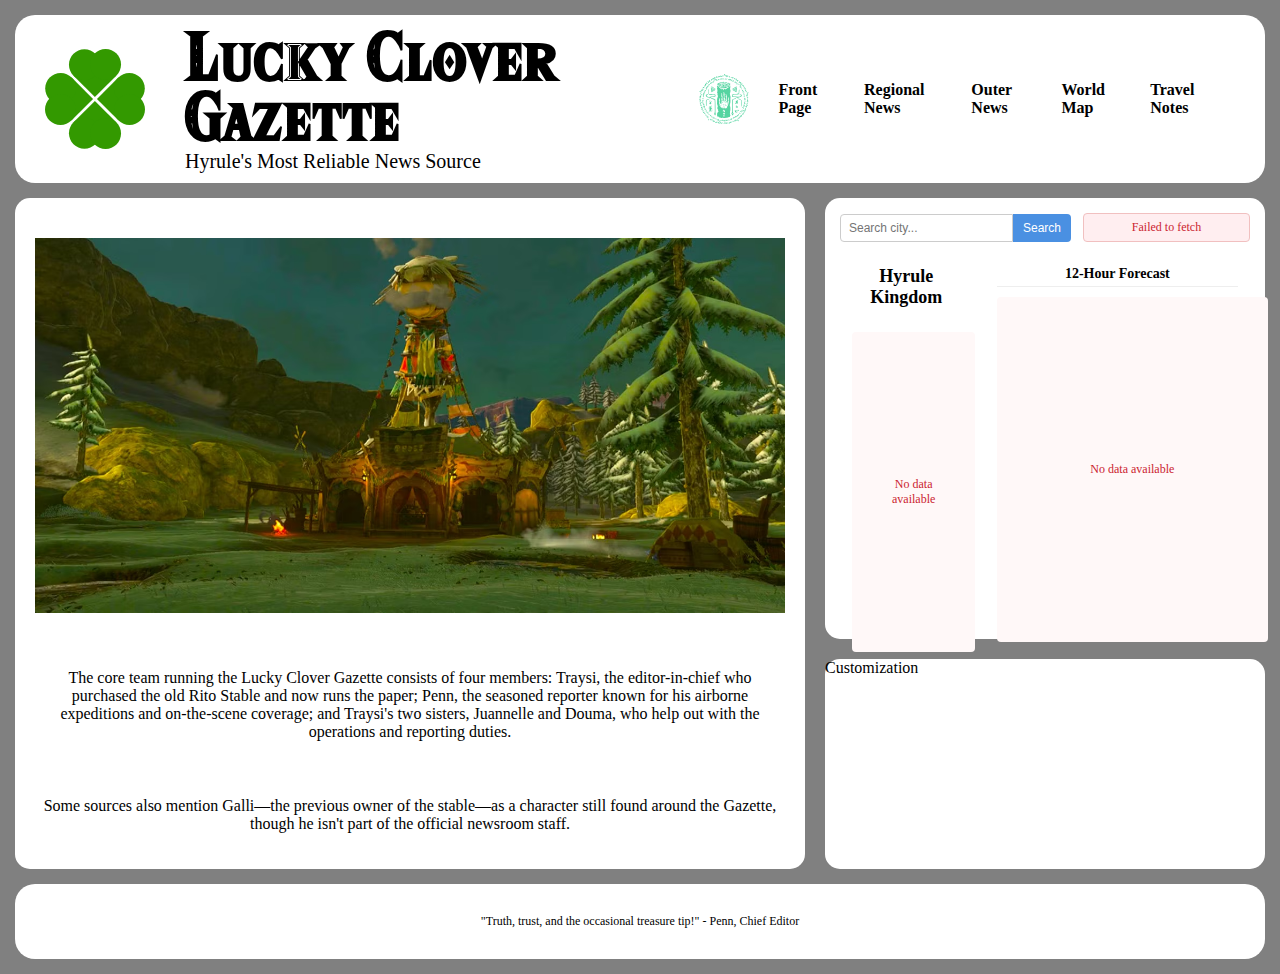
==== commit b9911a69: "small refresh to keep things updated on the cloud, still unfinished" ====
--- a/index.html
+++ b/index.html
@@ -4,81 +4,73 @@
 <head>
     <meta charset="UTF-8">
     <meta name="viewport" content="width=device-width, initial-scale=1.0">
-    <title>Lucky Clover Gazette - Hyrule's Finest News</title>
-    <link rel="stylesheet" href="styles.css">
+    <title>LCG - Hyrule's Finest News</title>
+    <link rel="stylesheet" href="./styles/global.css">
+    <link rel="stylesheet" href="./styles/index.css">
 </head>
 
 <body>
-    <header>
-        <h1 id="page-title">Lucky Clover Gazette</h1>
-        <p>Hyrule's Most Reliable News Source • By Penn, Traysi, and Seira</p>
-    </header>
+    
+    <header id="header"></header>
 
-    <nav>
-        <ul>
-            <li><button id="theme-toggle" class="theme-button">THEME</button></li>
-            <li><a href="#">Front Page</a></li>
-            <li><a href="#">Regional Updates</a></li>
-            <li><a href="#">Sky Island News</a></li>
-            <li><a href="#">Depths Discoveries</a></li>
-            <li><a href="#">Travel Tales</a></li>
-            <li class="form-container">
-                <form id="changeName">
-                    <span class="form-label">Yigafy:</span>
-                    <input type="text" id="titleInput" placeholder="For the glory of Ganon!" required>
-                    <button type="submit" class="styled-button">Hijinx!</button>
-                </form>
-            </li>
-        </ul>
-    </nav>
+    <main id="content">
 
-    <div class="container">
-        <aside class="sidebar">
-            <h3>Regions of Hyrule</h3>
-            <ul>
-                <li><a href="#">Central Hyrule</a></li>
-                <li><a href="#">Akkala Highlands</a></li>
-                <li><a href="#">Eldin Mountains</a></li>
-                <li><a href="#">Lanayru Wetlands</a></li>
-                <li><a href="#">Gerudo Desert</a></li>
-                <li><a href="#">Faron Woods</a></li>
-                <li><a href="#">Necluda Hills</a></li>
-                <li><a href="#">Hebra Tundra</a></li>
-                <li><a href="#">Tabantha Frontier</a></li>
-                <li><a href="#">Great Sky Island</a></li>
-            </ul>
+        <section id="introduction">
+            <img src="./images/luckyclovergazette.jpg" alt="Lucky Clover Gazette">
+        <p>The core team running the Lucky Clover Gazette consists of four members:
+            Traysi, the editor-in-chief who purchased the old Rito Stable and now runs the paper;
+            Penn, the seasoned reporter known for his airborne expeditions and on-the-scene coverage;
+            and Traysi's two sisters, Juannelle and Douma, who help out with the operations and reporting duties.</p>
+        <p>Some sources also mention Galli—the previous owner of the stable—as a character still found around the Gazette,
+            though he isn't part of the official newsroom staff.</p>
+        </section>
 
+        <section id="weather">
+            <div class="weather-grid">
+                <!-- Top row with 1/3 and 2/3 split -->
+                <div class="search-container">
+                    <form class="search-form">
+                        <input type="text" id="city-input" placeholder="Search city...">
+                        <button type="submit" id="search-btn">Search</button>
+                    </form>
+                </div>
+                
+                <div id="status-bar" class="status-bar status-success">
+                    Ready to use
+                </div>
+                
+                <!-- Bottom row with 1/3 and 2/3 split -->
+                <div class="weather-content">
+                    <!-- Left column: Current weather -->
+                    <div class="current-weather">
+                        <h3 class="location">Hyrule Kingdom</h3>
+                        <div class="region-name"></div>
+                        <div class="weather-main">
+                            <img id="weather-icon" src="" alt="Weather icon">
+                            <div id="current-temp"></div>
+                        </div>
+                        <div class="weather-details"></div>
+                    </div>
+                    
+                    <!-- Right column: Forecast grid -->
+                    <div class="forecast-container">
+                        <h3>12-Hour Forecast</h3>
+                        <div class="forecast-grid"></div>
+                    </div>
+                </div>
+            </div>
+        </section>
 
-            <h3>Settlements</h3>
-            <ul>
-                <li><a href="#">Lookout Landing</a></li>
-                <li><a href="#">Kakariko Village</a></li>
-                <li><a href="#">Hateno Village</a></li>
-                <li><a href="#">Zora's Domain</a></li>
-                <li><a href="#">Goron City</a></li>
-                <li><a href="#">Rito Village</a></li>
-                <li><a href="#">Gerudo Town</a></li>
-                <li><a href="#">Lurelin Village</a></li>
-                <li><a href="#">Tarrey Town</a></li>
-            </ul>
-        </aside>
-        <main class="travels">
+        <section id="customization">
+            Customization
+        </section>
 
-        </main>
-        <main class="main-content">
-            <main class="travels">
+    </main>
 
-            </main>
-        </main>
-    </div>
+    <footer id="footer"></footer>
 
-    <footer>
-        <p>Lucky Clover Gazette • Your reliable source for news across Hyrule and beyond</p>
-        <p>"Truth, trust, and the occasional treasure tip!" - Penn, Chief Editor</p>
-    </footer>
-    <script src="script.js" defer>
-
-    </script>
+    <script src="scripts/elements_loader.js"></script>
+    <script src="scripts/weather_data.js"></script>
 </body>
 
 </html>--- a/styles/global.css
+++ b/styles/global.css
@@ -0,0 +1,120 @@
+/* Font definitions */
+@font-face {
+    font-family: "Hylia Serif";
+    src: url("../fonts/HyliaSerif.otf") format('opentype');
+}
+
+@font-face {
+    font-family: "Wild Breath Serif";
+    src: url("../fonts/BOTWSerif.ttf") format('opentype');
+}
+
+/* Theme variables */
+html.light {
+    --primary: #D2B48C;
+    --secondary: #B08B4B;
+    --terciary: #A8C3A0;
+    --background: #FFF8E7;
+    --text: #3A332C;
+}
+
+html.dark {
+    --primary: #4A90E2;
+    --secondary: #00BFFF;
+    --terciary: #5C6670;
+    --background: #1E1E1E;
+    --text: #E2DED3;
+}
+
+/* Base layout */
+body {
+    background-color: gray;
+    display: flex;
+    flex-direction: column;
+    min-height: 100vh;
+    margin: 0;
+    padding: 15px;
+    box-sizing: border-box;
+    gap: 15px;
+}
+
+main {
+    flex: 1;
+}
+
+/* Header */
+#header {
+    background-color: white;
+    padding: 10px;
+    border-radius: 20px;
+    display: flex;
+    justify-content: space-between;
+    align-items: center;
+    width: 100%;
+    box-sizing: border-box;
+    min-height: 150px;
+}
+
+.header-left {
+    display: flex;
+    align-items: center;
+}
+
+#logo {
+    width: 100px;
+    height: 100px;
+    margin-left: 20px;
+    margin-right: 20px;
+}
+
+#header-text {
+    margin-left: 20px;
+}
+
+#header h1 {
+    font-family: "Hylia Serif";
+    font-size: 60px;
+    line-height: 1;
+    margin: 0 0 5px 0;
+}
+
+#header p {
+    font-size: 20px;
+    margin: 0;
+}
+
+#header #theme-toggle {
+    width: 50px;
+    height: 50px;
+    align-self: center;
+}
+
+.header-nav {
+    display: flex;
+    justify-content: space-between;
+    margin: 0 20px;
+}
+
+.header-nav a {
+    text-decoration: none;
+    color: var(--text);
+    font-weight: bold;
+    padding: 5px 10px;
+}
+
+/* Footer */
+#footer {
+    background-color: white;
+    padding: 20px;
+    border-radius: 20px;
+    text-align: center;
+    font-size: 12px;
+    width: 100%;
+    box-sizing: border-box;
+    min-height: 75px;
+    align-content: center;
+}
+
+#footer p {
+    margin: 0;
+}--- a/styles/index.css
+++ b/styles/index.css
@@ -0,0 +1,278 @@
+#content {
+    border-radius: 20px;
+    display: grid;
+    grid-template-columns: 1fr 1fr;
+    grid-template-rows: repeat(3, 1fr);
+
+    gap: 20px;
+    box-sizing: border-box;
+}
+
+#introduction {
+    background-color: white;
+    border-radius: 15px;
+    grid-column: 1;
+    grid-row: 1 / span 3;
+    
+}
+
+#introduction img {
+    display: block;
+    margin: 0 auto;
+    margin-top: 20px;
+    text-align: center;
+    padding: 20px;
+    width: 750px;
+}
+
+#introduction p {
+    text-align: center;
+    padding: 20px;
+}
+
+/* Weather Widget - Grid-based layout */
+#weather {
+    background-color: white;
+    border-radius: 15px;
+    grid-column: 2;
+    grid-row: 1 / span 2;
+    padding: 15px;
+}
+
+/* Main grid layout with 1/3 - 2/3 split for both rows */
+.weather-grid {
+    display: grid;
+    grid-template-columns: 1fr 2fr; /* 1/3 and 2/3 split for both rows */
+    grid-template-rows: auto 1fr;
+    grid-template-areas:
+        "search status"
+        "content content";
+    gap: 12px;
+    height: 100%;
+}
+
+/* Search area - Simplified and following 1/3 width */
+.search-container {
+    grid-area: search;
+    display: flex;
+    align-items: center;
+}
+
+/* Remove the h3 heading */
+.search-container h3 {
+    display: none;
+}
+
+.search-form {
+    display: flex;
+    width: 100%;
+}
+
+.search-form input {
+    flex: 1;
+    padding: 6px 8px;
+    border: 1px solid #ccc;
+    border-radius: 4px 0 0 4px;
+    font-size: 12px;
+    min-width: 0; /* Prevents overflow in flex container */
+}
+
+.search-form button {
+    padding: 6px 10px;
+    background-color: var(--primary, #4A90E2);
+    color: white;
+    border: none;
+    border-radius: 0 4px 4px 0;
+    cursor: pointer;
+    font-size: 12px;
+    white-space: nowrap;
+}
+
+/* Status bar - Takes 2/3 width */
+.status-bar {
+    grid-area: status;
+    display: flex;
+    align-items: center;
+    justify-content: center;
+    padding: 6px;
+    border-radius: 4px;
+    font-size: 12px;
+}
+
+.status-success {
+    background-color: #e6ffed;
+    color: #22863a;
+    border: 1px solid #b7e1cd;
+}
+
+.status-error {
+    background-color: #ffeef0;
+    color: #cb2431;
+    border: 1px solid #f1c0c0;
+}
+
+/* Weather content - Left-right division with 1/3 and 2/3 proportions */
+.weather-content {
+    grid-area: content; /* Takes full width of the second row */
+    display: grid;
+    grid-template-columns: 1fr 2fr; /* 1/3 to 2/3 width division */
+    gap: 12px;
+    height: 100%;
+}
+
+/* Current weather (Left column) */
+.current-weather {
+    
+    border-radius: 8px;
+    padding: 12px;
+    display: flex;
+    flex-direction: column;
+}
+
+.location {
+    text-align: center;
+    margin: 0 0 4px 0;
+    font-size: 18px;
+}
+
+.region-name {
+    text-align: center;
+    font-size: 12px;
+    
+    margin-bottom: 10px;
+}
+
+.weather-main {
+    background-color: lightgray;
+    text-align: center;
+    display: flex;
+    align-items: center;
+    margin-bottom: 10px;
+}
+
+#weather-icon {
+    align-items: center;
+    width: 50px;
+    height: 50px;
+    margin-right: 10px;
+}
+
+#current-temp {
+    font-size: 24px;
+    font-weight: bold;
+}
+
+.weather-details {
+    flex: 1;
+    display: grid;
+    grid-template-columns: repeat(2, 1fr);
+    gap: 8px;
+}
+
+.weather-detail {
+    background-color: lightgray;
+    padding: 8px;
+    border-radius: 20px;
+    font-size: 12px;
+    text-align: center;
+}
+
+.detail-label {
+    font-size: 12px;
+    margin-bottom: 3px;
+}
+
+/* Forecast section (Right column) */
+.forecast-container {
+    
+    border-radius: 8px;
+    padding: 12px;
+    display: flex;
+    flex-direction: column;
+}
+
+.forecast-container h3 {
+    text-align: center;
+    margin: 0 0 10px 0;
+    font-size: 14px;
+    padding-bottom: 4px;
+    border-bottom: 1px solid #eee;
+}
+
+/* Forecast grid - Back to 6×2 layout */
+.forecast-grid {
+    flex: 1;
+    display: grid;
+    grid-template-columns: repeat(6, 1fr);
+    grid-template-rows: repeat(2, 1fr);
+    gap: 8px;
+}
+
+.forecast-item {
+    background-color: lightgray;
+    border-radius: 20px;
+    padding: 6px;
+    display: flex;
+    flex-direction: column;
+    align-items: center;
+    justify-content: space-between;
+}
+
+.forecast-time {
+    font-size: 12px;
+    margin-bottom: 3px;
+}
+
+.forecast-icon {
+    width: 50px;
+    height: 50px;
+}
+
+.forecast-temp {
+    font-size: 11px;
+    display: flex;
+    gap: 4px;
+}
+
+.max-temp {
+    color: #cb2431;
+}
+
+.min-temp {
+    color: #666;
+}
+
+/* Error messages styling */
+.weather-error, .forecast-error {
+    width: 100%;
+    text-align: center;
+    color: #cb2431;
+    padding: 15px;
+    font-size: 12px;
+    display: flex;
+    align-items: center;
+    justify-content: center;
+    height: 100%;
+    background-color: #fff8f8;
+    border-radius: 4px;
+}
+
+.forecast-error {
+    grid-column: 1 / -1; /* Span all columns */
+    grid-row: 1 / -1;    /* Span all rows */
+    margin: 0;
+}
+
+.weather-error {
+    width: 100%;
+    text-align: center;
+    color: #cb2431;
+    padding: 20px;
+}
+
+#customization {
+    background-color: white;
+    border-radius: 15px;
+    grid-column: 2;
+    grid-row: 3;
+}
